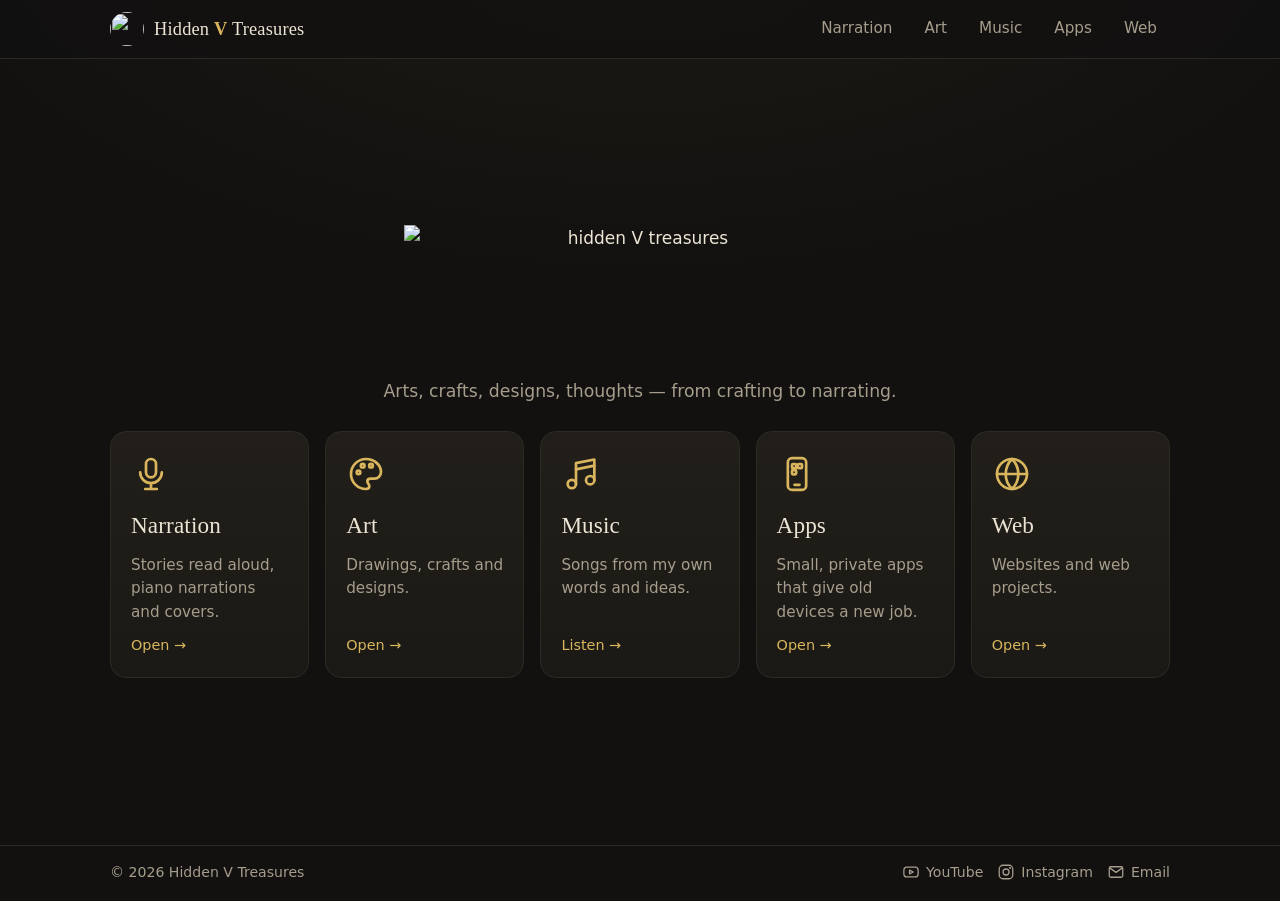
==== index.html @ a21757a8 "Website update" ====
<!doctype html>
<html lang="en">
<head>
<meta charset="utf-8">
<meta name="viewport" content="width=device-width, initial-scale=1">
<title>Hidden V Treasures</title>
<meta name="description" content="Arts, crafts, designs and thoughts — narration, art, apps and web by Hidden V.">
<meta name="theme-color" content="#121110">
<meta property="og:title" content="Hidden V Treasures">
<meta property="og:description" content="Arts, crafts, designs and thoughts — narration, art, apps and web by Hidden V.">
<meta property="og:image" content="https://hiddenvtreasures.com/assets/icon-512.png">
<link rel="icon" href="/assets/favicon-32.png" sizes="32x32">
<link rel="apple-touch-icon" href="/assets/icon-512.png">
<link rel="preload" href="/assets/lora.woff" as="font" type="font/woff" crossorigin>
<link rel="stylesheet" href="/assets/style.css">

</head>
<body>
<header class="site-head"><div class="wrap">
<a class="brand" href="/" aria-label="Hidden V Treasures – home"><img src="/assets/mark.svg" alt="" width="34" height="34"><span>Hidden <b>V</b> Treasures</span></a>
<nav class="nav" aria-label="Sections"><a href="/narration/">Narration</a><a href="/art/">Art</a><a href="/music/">Music</a><a href="/apps/">Apps</a><a href="/web/">Web</a></nav>
</div></header>
<main class="wrap">
<section class="home">
<div class="lead">
<img src="/assets/logo.svg" alt="hidden V treasures" width="560" height="169">
<p>Arts, crafts, designs, thoughts — from crafting to narrating.</p>
</div>
<div class="tiles">
<a class="tile" href="/narration/"><svg viewBox="0 0 24 24" aria-hidden="true"><rect x="9" y="3" width="6" height="11" rx="3"/><path d="M5.5 11a6.5 6.5 0 0 0 13 0M12 17.5V21M8.5 21h7"/></svg><h2>Narration</h2><p>Stories read aloud, piano narrations and covers.</p><span class="more">Open →</span></a>
<a class="tile" href="/art/"><svg viewBox="0 0 24 24" aria-hidden="true"><path d="M12 3a9 9 0 1 0 0 18c1.3 0 2-.8 2-1.8 0-1.3-1.2-1.6-1.2-2.7 0-1 .8-1.7 1.9-1.7H17a4 4 0 0 0 4-4C21 6.6 17 3 12 3z"/><circle cx="7.5" cy="11" r="1.1"/><circle cx="10" cy="7" r="1.1"/><circle cx="15" cy="7" r="1.1"/></svg><h2>Art</h2><p>Drawings, crafts and designs.</p><span class="more">Open →</span></a>
<a class="tile" href="/music/"><svg viewBox="0 0 24 24" aria-hidden="true"><path d="M9 18V5.5l11-2.2v12.4"/><circle cx="6.5" cy="18" r="2.5"/><circle cx="17.5" cy="15.7" r="2.5"/><path d="M9 9.2l11-2.2"/></svg><h2>Music</h2><p>Songs from my own words and ideas.</p><span class="more">Listen →</span></a>
<a class="tile" href="/apps/"><svg viewBox="0 0 24 24" aria-hidden="true"><rect x="6.5" y="2.5" width="11" height="19" rx="2.5"/><path d="M10.5 18.5h3"/><rect x="9" y="6" width="2.5" height="2.5" rx=".6"/><rect x="12.5" y="6" width="2.5" height="2.5" rx=".6"/><rect x="9" y="9.7" width="2.5" height="2.5" rx=".6"/></svg><h2>Apps</h2><p>Small, private apps that give old devices a new job.</p><span class="more">Open →</span></a>
<a class="tile" href="/web/"><svg viewBox="0 0 24 24" aria-hidden="true"><circle cx="12" cy="12" r="9"/><path d="M3 12h18M12 3c2.6 2.6 3.8 5.6 3.8 9S14.6 18.4 12 21M12 3C9.4 5.6 8.2 8.6 8.2 12s1.2 6.4 3.8 9"/></svg><h2>Web</h2><p>Websites and web projects.</p><span class="more">Open →</span></a>
</div>
</section>
</main>
<footer class="site-foot"><div class="wrap">
<span>© 2026 Hidden V Treasures</span>
<span class="social">
<a href="https://www.youtube.com/@Hidden_V_Treasures" target="_blank" rel="noopener"><svg viewBox="0 0 24 24" aria-hidden="true"><rect x="2.5" y="5.5" width="19" height="13" rx="4"/><path d="M10 9.5l5 2.5-5 2.5z"/></svg>YouTube</a>
<a href="https://www.instagram.com/hidden_v_treasures/" target="_blank" rel="noopener"><svg viewBox="0 0 24 24" aria-hidden="true"><rect x="3" y="3" width="18" height="18" rx="5"/><circle cx="12" cy="12" r="4"/><circle cx="17.3" cy="6.7" r=".6"/></svg>Instagram</a>
<a href="mailto:info@hiddenvtreasures.com"><svg viewBox="0 0 24 24" aria-hidden="true"><rect x="3" y="5" width="18" height="14" rx="2"/><path d="M3.5 6.5l8.5 6 8.5-6"/></svg>Email</a>
</span>
</div></footer>
</body>
</html>
---- assets/style.css ----
@font-face { font-family: "Lora"; src: url("/assets/lora.woff") format("woff"); font-weight: 400 700; font-display: swap; }

:root {
  --bg: #121110;
  --surface: #1b1915;
  --surface-2: #221f1a;
  --line: #2e2a23;
  --text: #ece4d4;
  --muted: #a69d8c;
  --gold: #d9b65e;
  --gold-deep: #a77d2a;
  --radius: 16px;
}
* { box-sizing: border-box; }
html { -webkit-text-size-adjust: 100%; }
body {
  margin: 0; min-height: 100vh; display: flex; flex-direction: column;
  background: radial-gradient(1200px 600px at 50% -10%, #1f1b14 0%, var(--bg) 60%) fixed, var(--bg);
  color: var(--text);
  font: 17px/1.55 system-ui, -apple-system, "Segoe UI", Roboto, "Noto Sans", sans-serif;
}
a { color: var(--gold); }
img { max-width: 100%; height: auto; display: block; }
h1, h2, h3 { font-family: "Lora", Georgia, serif; font-weight: 500; letter-spacing: .005em; }
.wrap { width: 100%; max-width: 1100px; margin: 0 auto; padding: 0 20px; }
main { flex: 1; }

/* header */
.site-head { border-bottom: 1px solid var(--line); background: rgba(18,17,16,.75); backdrop-filter: blur(6px); position: sticky; top: 0; z-index: 5; }
.site-head .wrap { display: flex; align-items: center; justify-content: space-between; gap: 16px; padding-top: 10px; padding-bottom: 10px; flex-wrap: wrap; }
.brand { display: inline-flex; align-items: center; gap: 10px; text-decoration: none; color: var(--text); font-family: "Lora", Georgia, serif; font-size: 1.15rem; letter-spacing: .01em; }
.brand img { width: 34px; height: 34px; border-radius: 50%; }
.brand b { color: var(--gold); font-weight: 600; }
.nav { display: flex; gap: 6px; flex-wrap: wrap; }
.nav a { color: var(--muted); text-decoration: none; padding: 6px 12px; border-radius: 999px; font-size: .95rem; border: 1px solid transparent; }
.nav a:hover { color: var(--text); border-color: var(--line); }
.nav a[aria-current="page"] { color: var(--bg); background: var(--gold); }

/* home: everything on one screen */
.home { min-height: calc(100vh - 58px - 56px); display: flex; flex-direction: column; justify-content: center; padding: 28px 0; }
.home .lead { text-align: center; margin: 0 auto 26px; max-width: 34em; }
.home .lead img { width: min(560px, 92%); margin: 0 auto 10px; }
.home .lead p { color: var(--muted); margin: 0; font-size: 1.08rem; }
.tiles { display: grid; grid-template-columns: repeat(4, 1fr); gap: 16px; }
.tile {
  display: flex; flex-direction: column; gap: 10px; text-decoration: none; color: var(--text);
  background: linear-gradient(180deg, var(--surface-2), var(--surface)); border: 1px solid var(--line);
  border-radius: var(--radius); padding: 22px 20px 20px; min-height: 190px; transition: border-color .2s, transform .2s;
}
.tile:hover { border-color: var(--gold-deep); transform: translateY(-2px); }
.tile svg { width: 40px; height: 40px; stroke: var(--gold); fill: none; stroke-width: 1.6; stroke-linecap: round; stroke-linejoin: round; }
.tile h2 { margin: 4px 0 0; font-size: 1.45rem; }
.tile p { margin: 0; color: var(--muted); font-size: .95rem; }
.tile .more { margin-top: auto; color: var(--gold); font-size: .9rem; }
@media (max-width: 860px) { .tiles { grid-template-columns: 1fr 1fr; } .tile { min-height: 150px; padding: 18px 16px; } }
@media (max-width: 520px) {
  .home { padding: 18px 0; } .home .lead { margin-bottom: 18px; } .home .lead p { font-size: .98rem; }
  .tiles { gap: 12px; } .tile { min-height: 0; gap: 6px; padding: 16px 14px; } .tile h2 { font-size: 1.2rem; } .tile p { font-size: .86rem; } .tile .more { display: none; }
  .site-head .wrap { gap: 8px; } .nav a { padding: 5px 10px; }
}

/* section pages */
.page-head { padding: 34px 0 18px; display: flex; align-items: end; justify-content: space-between; gap: 16px; flex-wrap: wrap; }
.page-head h1 { margin: 0; font-size: clamp(1.9rem, 4.5vw, 2.6rem); line-height: 1.15; }
.page-head p { margin: 6px 0 0; color: var(--muted); max-width: 36em; }
.chip { display: inline-flex; align-items: center; gap: 8px; text-decoration: none; color: var(--text); border: 1px solid var(--line); border-radius: 999px; padding: 7px 14px; font-size: .92rem; background: var(--surface); white-space: nowrap; }
.chip:hover { border-color: var(--gold-deep); }
.group-title { font-size: 1.15rem; margin: 18px 0 12px; color: var(--muted); font-family: inherit; font-weight: 600; letter-spacing: .04em; text-transform: uppercase; font-size: .8rem; }

/* video cards (YouTube loads only when you press play) */
.videos { display: grid; grid-template-columns: repeat(3, 1fr); gap: 16px; }
.videos.two { grid-template-columns: repeat(2, 1fr); }
@media (max-width: 860px) { .videos, .videos.two { grid-template-columns: 1fr 1fr; } }
@media (max-width: 520px) { .videos, .videos.two { grid-template-columns: 1fr; } }
.video { background: var(--surface); border: 1px solid var(--line); border-radius: var(--radius); overflow: hidden; }
.video .frame { position: relative; aspect-ratio: 16 / 9; background: #000; }
.video button { all: unset; cursor: pointer; position: absolute; inset: 0; display: block; }
.video button img { width: 100%; height: 100%; object-fit: cover; opacity: .9; transition: opacity .2s; }
.video button:hover img { opacity: 1; }
.video button::after { content: ""; position: absolute; left: 50%; top: 50%; width: 58px; height: 58px; margin: -29px 0 0 -29px; border-radius: 50%; background: rgba(18,17,16,.75) url("data:image/svg+xml,%3Csvg xmlns='http://www.w3.org/2000/svg' viewBox='0 0 24 24'%3E%3Cpath d='M9 7l9 5-9 5z' fill='%23d9b65e'/%3E%3C/svg%3E") center/26px no-repeat; border: 1px solid rgba(217,182,94,.6); }
.video button:focus-visible { outline: 2px solid var(--gold); outline-offset: -2px; }
.video iframe { position: absolute; inset: 0; width: 100%; height: 100%; border: 0; }
.video .meta { padding: 12px 14px 14px; }
.video h3 { margin: 0; font-size: 1.02rem; line-height: 1.35; }
.video p { margin: 4px 0 0; color: var(--muted); font-size: .88rem; }

/* generic cards (apps, web, art) */
.cards { display: grid; grid-template-columns: repeat(3, 1fr); gap: 16px; }
@media (max-width: 860px) { .cards { grid-template-columns: 1fr 1fr; } }
@media (max-width: 520px) { .cards { grid-template-columns: 1fr; } }
.card { display: flex; flex-direction: column; gap: 10px; background: var(--surface); border: 1px solid var(--line); border-radius: var(--radius); padding: 18px; text-decoration: none; color: var(--text); }
a.card:hover { border-color: var(--gold-deep); }
.card .top { display: flex; gap: 14px; align-items: center; }
.card .top img { width: 64px; height: 64px; border-radius: 16px; flex: none; }
.card h3 { margin: 0; font-size: 1.15rem; }
.card p { margin: 0; color: var(--muted); font-size: .94rem; }
.tag { align-self: flex-start; font-size: .75rem; font-weight: 600; color: var(--gold); border: 1px solid rgba(217,182,94,.4); padding: 2px 10px; border-radius: 999px; }
.card.soon { border-style: dashed; background: transparent; justify-content: center; align-items: flex-start; min-height: 150px; }
.card.soon svg { width: 34px; height: 34px; stroke: var(--gold-deep); fill: none; stroke-width: 1.5; stroke-linecap: round; stroke-linejoin: round; }

/* app page */
.app-head { display: flex; gap: 20px; align-items: center; padding: 34px 0 10px; }
.app-head img { width: 96px; height: 96px; border-radius: 22px; flex: none; }
.app-head h1 { margin: 0; font-size: clamp(1.7rem, 4.5vw, 2.3rem); line-height: 1.2; }
.app-head p { margin: 4px 0 8px; color: var(--muted); }
.app-grid { display: grid; grid-template-columns: 1.35fr 1fr; gap: 20px; align-items: start; margin-top: 14px; }
@media (max-width: 860px) { .app-grid { grid-template-columns: 1fr; } }
.shots { display: grid; grid-template-columns: 2.1fr 1fr; gap: 12px; }
.shots img { border-radius: 12px; border: 1px solid var(--line); }
.feat { display: grid; grid-template-columns: 1fr 1fr; gap: 12px; }
.feat div { background: var(--surface); border: 1px solid var(--line); border-radius: 12px; padding: 12px 14px; }
.feat h3 { margin: 0 0 4px; font-size: 1rem; }
.feat p { margin: 0; color: var(--muted); font-size: .9rem; }
.links { display: flex; gap: 10px; flex-wrap: wrap; margin-top: 14px; }

/* documents (privacy policy) */
.doc { max-width: 740px; padding: 30px 0 10px; }
.doc h1 { font-size: clamp(1.6rem, 4vw, 2.1rem); margin: 0 0 4px; line-height: 1.2; }
.doc h2 { font-size: 1.15rem; margin: 26px 0 6px; }
.doc .date { color: var(--muted); margin: 0 0 14px; }
.doc hr { border: 0; border-top: 1px solid var(--line); margin: 40px 0 30px; }

/* footer */
.site-foot { border-top: 1px solid var(--line); }
.site-foot .wrap { display: flex; justify-content: space-between; align-items: center; gap: 12px; flex-wrap: wrap; padding-top: 16px; padding-bottom: 18px; color: var(--muted); font-size: .88rem; }
.site-foot a { color: var(--muted); }
.social { display: flex; gap: 14px; }
.social a { display: inline-flex; align-items: center; gap: 6px; text-decoration: none; }
.social a:hover { color: var(--text); }
.social svg { width: 18px; height: 18px; fill: none; stroke: currentColor; stroke-width: 1.7; stroke-linecap: round; stroke-linejoin: round; }

/* tabs (narration) */
.tabs { display: flex; gap: 8px; margin: 4px 0 16px; flex-wrap: wrap; }
.tabs button { all: unset; cursor: pointer; padding: 8px 16px; border-radius: 999px; border: 1px solid var(--line); color: var(--muted); font-size: .95rem; background: var(--surface); }
.tabs button span { font-size: .8rem; opacity: .7; margin-left: 4px; }
.tabs button[aria-selected="true"] { color: var(--bg); background: var(--gold); border-color: var(--gold); }
.tabs button:focus-visible { outline: 2px solid var(--gold); outline-offset: 2px; }
[role="tabpanel"][hidden] { display: none; }
[role="tabpanel"] + [role="tabpanel"] { margin-top: 16px; }

/* art: hub tiles, galleries and the picture viewer */
.art-tiles { display: grid; grid-template-columns: repeat(3, 1fr); gap: 16px; padding-bottom: 28px; }
@media (max-width: 760px) { .art-tiles { grid-template-columns: 1fr; } }
.art-tile { display: flex; flex-direction: column; text-decoration: none; color: var(--text); background: var(--surface); border: 1px solid var(--line); border-radius: var(--radius); overflow: hidden; transition: border-color .2s, transform .2s; }
.art-tile:hover { border-color: var(--gold-deep); transform: translateY(-2px); }
.art-tile .pic { display: block; aspect-ratio: 4 / 3; background: #0d0c0b; overflow: hidden; }
.art-tile .pic.light { background: #f7f4ec; }
.art-tile .pic img { width: 100%; height: 100%; object-fit: cover; }
.art-tile .pic.light img { object-fit: contain; }
.art-tile .txt { display: flex; flex-direction: column; gap: 6px; padding: 16px 18px 18px; flex: 1; }
.art-tile h2 { margin: 0; font-size: 1.35rem; }
.art-tile p { margin: 0; color: var(--muted); font-size: .94rem; }
.art-tile .more { margin-top: auto; padding-top: 6px; color: var(--gold); font-size: .9rem; }
@media (max-width: 760px) { .art-tile { flex-direction: row; } .art-tile .pic { flex: 0 0 38%; aspect-ratio: 1; } }
.subnav { display: flex; gap: 8px; flex-wrap: wrap; margin: 0 0 6px; }
.subnav a { text-decoration: none; padding: 7px 15px; border-radius: 999px; border: 1px solid var(--line); color: var(--muted); font-size: .93rem; background: var(--surface); }
.subnav a:hover { color: var(--text); border-color: var(--gold-deep); }
.subnav a[aria-current="page"] { color: var(--bg); background: var(--gold); border-color: var(--gold); }
.group-title { margin-top: 26px; }
.group-note { margin: -6px 0 12px; color: var(--muted); font-size: .92rem; }
.gallery { columns: 3 250px; column-gap: 16px; padding-bottom: 12px; }
.gallery.wide { columns: 2 380px; }
.shot { display: block; break-inside: avoid; margin: 0 0 16px; text-decoration: none; color: var(--text); background: var(--surface); border: 1px solid var(--line); border-radius: 14px; overflow: hidden; transition: border-color .2s; }
.shot:hover, .shot:focus-visible { border-color: var(--gold-deep); outline: none; }
.shot:focus-visible { box-shadow: 0 0 0 2px var(--gold); }
.shot img { width: 100%; }
.shot span { display: block; padding: 9px 13px 11px; font-size: .92rem; color: var(--muted); }
.viewer { border: 0; padding: 0; margin: 0; width: 100vw; height: 100vh; max-width: none; max-height: none; background: rgba(10,9,8,.94); color: var(--text); }
.viewer::backdrop { background: rgba(10,9,8,.94); }
.viewer[open] { display: grid; grid-template-rows: 1fr auto; }
.viewer figure { margin: 0; min-height: 0; display: grid; place-items: center; padding: 16px 64px 6px; }
.viewer img { max-width: 100%; max-height: calc(100vh - 92px); width: auto; height: auto; border-radius: 8px; }
.viewer .cap { text-align: center; padding: 8px 16px 18px; color: var(--muted); font-size: .95rem; }
.viewer button { all: unset; cursor: pointer; position: absolute; width: 46px; height: 46px; display: grid; place-items: center; border-radius: 50%; background: rgba(34,31,26,.85); border: 1px solid var(--line); color: var(--text); font-size: 1.4rem; line-height: 1; }
.viewer button:hover, .viewer button:focus-visible { border-color: var(--gold); color: var(--gold); }
.viewer .x { top: 12px; right: 12px; } .viewer .prev { left: 10px; top: 50%; margin-top: -23px; } .viewer .next { right: 10px; top: 50%; margin-top: -23px; }
@media (max-width: 600px) { .viewer figure { padding: 60px 8px 6px; } .viewer .prev, .viewer .next { top: auto; bottom: 64px; } }

/* music: song cards, version buttons, player, lyrics */
.tiles { grid-template-columns: repeat(5, 1fr); }
@media (max-width: 1060px) { .tiles { grid-template-columns: repeat(3, 1fr); } }
@media (max-width: 860px) { .tiles { grid-template-columns: 1fr 1fr; } .tiles .tile:last-child:nth-child(odd) { grid-column: span 2; } }
.songs { display: grid; gap: 18px; margin: 8px 0 26px; }
.song { display: grid; grid-template-columns: 200px 1fr; gap: 20px; padding: 18px; background: var(--surface); border: 1px solid var(--line); border-radius: var(--radius); }
.song .cover { width: 200px; height: 200px; object-fit: cover; border-radius: 12px; display: block; }
.song h2 { margin: 2px 0 4px; font-size: 1.6rem; }
.song-line { margin: 0 0 12px; color: var(--muted); }
.takes { display: flex; flex-wrap: wrap; gap: 8px; margin: 10px 0 12px; }
.take { font: inherit; font-size: .92rem; color: var(--text); background: transparent; border: 1px solid var(--line); border-radius: 999px; padding: 6px 14px; cursor: pointer; }
.take span { color: var(--muted); margin-left: 4px; }
.take[aria-pressed="true"] { border-color: var(--gold); color: var(--gold); }
.take:hover { border-color: var(--gold); }
.song audio { width: 100%; max-width: 560px; display: block; color-scheme: dark; }
.lyrics { margin-top: 14px; }
.lyrics summary { cursor: pointer; color: var(--gold); }
.lyrics p { margin: 12px 0 0; line-height: 1.55; color: var(--text); }
.music-note { color: var(--muted); font-size: .9rem; margin: 0 0 30px; }
@media (max-width: 640px) { .song { grid-template-columns: 1fr; } .song .cover { width: 100%; height: auto; aspect-ratio: 1; } }
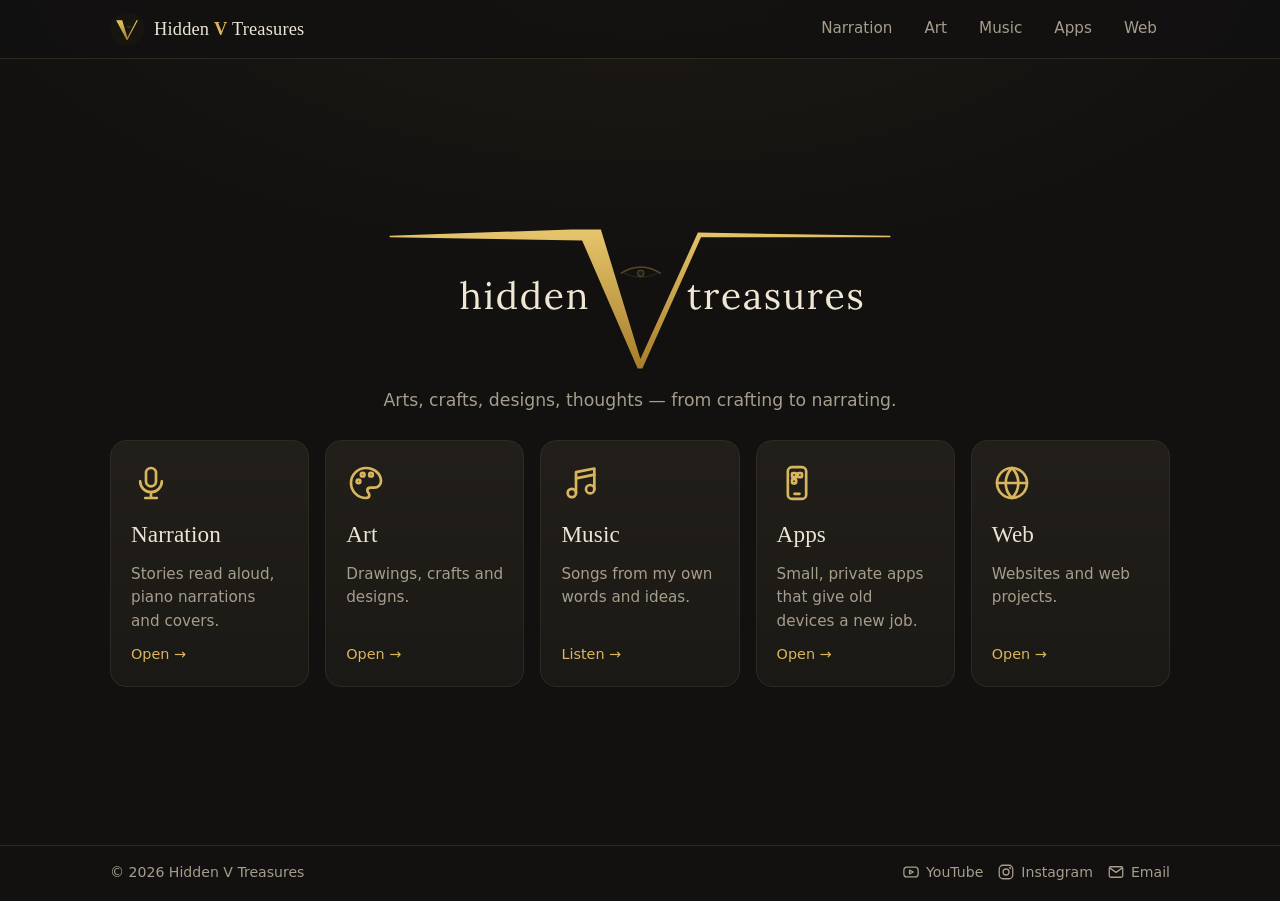
==== commit 398faa5d: "Website update" ====
--- a/index.html
+++ b/index.html
@@ -3,17 +3,28 @@
 <head>
 <meta charset="utf-8">
 <meta name="viewport" content="width=device-width, initial-scale=1">
-<title>Hidden V Treasures</title>
-<meta name="description" content="Arts, crafts, designs and thoughts — narration, art, apps and web by Hidden V.">
+<title>Hidden V Treasures – art, crafts, music and narration</title>
+<meta name="description" content="Hidden V Treasures (hiddenvtreasures): arts, crafts, drawings, songs, narration and small Android apps by Hidden V.">
 <meta name="theme-color" content="#121110">
 <meta property="og:title" content="Hidden V Treasures">
-<meta property="og:description" content="Arts, crafts, designs and thoughts — narration, art, apps and web by Hidden V.">
+<meta property="og:description" content="Hidden V Treasures (hiddenvtreasures): arts, crafts, drawings, songs, narration and small Android apps by Hidden V.">
 <meta property="og:image" content="https://hiddenvtreasures.com/assets/icon-512.png">
 <link rel="icon" href="/assets/favicon-32.png" sizes="32x32">
 <link rel="apple-touch-icon" href="/assets/icon-512.png">
 <link rel="preload" href="/assets/lora.woff" as="font" type="font/woff" crossorigin>
 <link rel="stylesheet" href="/assets/style.css">
 
+<meta name="google-site-verification" content="-_fGgBYb1eHvdnuX47D4x9qSU2j47TS6rTeQ0ilRR0g" />
+<link rel="canonical" href="https://hiddenvtreasures.com/">
+<meta property="og:url" content="https://hiddenvtreasures.com/">
+<meta property="og:site_name" content="Hidden V Treasures">
+<meta property="og:type" content="website">
+<script type="application/ld+json">
+{"@context":"https://schema.org","@graph":[
+{"@type":"WebSite","@id":"https://hiddenvtreasures.com/#website","url":"https://hiddenvtreasures.com/","name":"Hidden V Treasures","alternateName":["hiddenvtreasures","Hidden V"],"publisher":{"@id":"https://hiddenvtreasures.com/#brand"}},
+{"@type":"Organization","@id":"https://hiddenvtreasures.com/#brand","name":"Hidden V Treasures","alternateName":"hiddenvtreasures","url":"https://hiddenvtreasures.com/","logo":"https://hiddenvtreasures.com/assets/icon-512.png","email":"info@hiddenvtreasures.com","sameAs":["https://www.youtube.com/@Hidden_V_Treasures","https://www.instagram.com/hidden_v_treasures/"]}
+]}
+</script>
 </head>
 <body>
 <header class="site-head"><div class="wrap">
--- a/assets/style.css
+++ b/assets/style.css
@@ -196,3 +196,98 @@
 .lyrics p { margin: 12px 0 0; line-height: 1.55; color: var(--text); }
 .music-note { color: var(--muted); font-size: .9rem; margin: 0 0 30px; }
 @media (max-width: 640px) { .song { grid-template-columns: 1fr; } .song .cover { width: 100%; height: auto; aspect-ratio: 1; } }
+
+/* art: clean picture on screen, watermarked copy invisible on top (what "Save image" gets) */
+.pair { position: relative; display: block; }
+.pair img.wmcopy { position: absolute; inset: 0; width: 100%; height: 100%; opacity: 0; }
+.viewer .pair { display: inline-block; line-height: 0; }
+.viewer .pair img.clean { max-width: 100%; max-height: calc(100vh - 92px); width: auto; height: auto; border-radius: 8px; }
+.viewer .pair img.wmcopy { max-height: none; border-radius: 8px; }
+
+/* art map: a golden tree of every piece (Art page) */
+.am-page { overflow-x: hidden; }
+.am-main { position: relative; }
+.am-head { display: flex; flex-wrap: wrap; align-items: end; justify-content: space-between; gap: 10px 16px; padding-top: 18px; padding-bottom: 8px; }
+.am-head h1 { margin: 0; font-size: clamp(1.7rem, 4vw, 2.3rem); line-height: 1.15; }
+.am-head p { margin: 4px 0 0; color: var(--muted); max-width: 40em; font-size: .93rem; }
+.am-bar { display: flex; flex-wrap: wrap; gap: 8px; align-items: center; }
+.am-bar button { font: inherit; font-size: .88rem; color: var(--text); background: transparent; border: 1px solid var(--line); border-radius: 999px; padding: 6px 13px; cursor: pointer; }
+.am-bar button:hover { border-color: var(--gold-deep); }
+.am-bar button[aria-pressed="true"] { border-color: var(--gold); color: var(--gold); }
+.am-sep { width: 1px; height: 22px; background: var(--line); margin: 0 2px; }
+#am-map { display: block; width: 100%; height: 70vh; touch-action: none; cursor: grab; user-select: none; -webkit-user-select: none;
+  background: radial-gradient(ellipse 70% 60% at 50% 50%, #1a1712 0%, #121110 55%, #0b0a09 100%); }
+#am-map.am-panning { cursor: grabbing; }
+.am-edge { fill: url(#am-branch); opacity: .55; transition: opacity .25s; }
+.am-edge.am-hot { opacity: 1; fill: url(#am-branch-hot); }
+.am-star { fill: #e9dcc0; }
+.am-tw { animation: am-tw 4s ease-in-out infinite; }
+@keyframes am-tw { 0%, 100% { opacity: .15; } 50% { opacity: .7; } }
+.am-hub, .am-pic { cursor: pointer; }
+.am-gem { fill: #17150f; stroke: url(#am-gold); stroke-width: 1.6; }
+.am-hub text { fill: #d8c79c; font-family: "Lora", Georgia, serif; font-size: 17px; text-anchor: middle; pointer-events: none; }
+.am-grp text { font-family: inherit; font-size: 10.5px; fill: #9a8f78; letter-spacing: .05em; }
+.am-grp .am-gem { stroke-width: 1.2; }
+.am-hub:hover .am-gem { stroke-width: 2.4; }
+.am-halo { fill: url(#am-halo); }
+.am-pic .am-rim { fill: none; stroke: url(#am-gold); stroke-width: 3; }
+.am-pic .am-ring { fill: none; stroke: #0c0b0a; stroke-width: 1.2; }
+.am-pic .am-glow { fill: none; stroke: #d9b65e; stroke-width: 10; opacity: 0; filter: url(#am-blur); transition: opacity .2s; }
+.am-pic.am-hot .am-glow, .am-pic:focus-visible .am-glow { opacity: .55; }
+.am-pic.am-hot .am-rim { stroke-width: 3.6; }
+.am-pic:focus { outline: none; }
+.am-dim { opacity: .14; }
+#am-tip { position: fixed; pointer-events: none; background: rgba(18,17,16,.92); border: 1px solid var(--line); color: var(--text); padding: 6px 10px; border-radius: 8px; font-size: .9rem; opacity: 0; transition: opacity .15s; z-index: 5; }
+.am-overlay { position: fixed; inset: 0; background: rgba(10,9,8,.95); display: none; align-items: center; justify-content: center; flex-direction: column; z-index: 20; padding: 20px; }
+.am-overlay.open { display: flex; }
+.am-lock, .am-lock body { overflow: hidden; }
+.am-frame { display: inline-block; line-height: 0; }
+.am-frame img.clean { max-width: min(88vw, 1600px); max-height: 76vh; width: auto; height: auto; border-radius: 8px; }
+.am-ttl { margin-top: 14px; font-family: "Lora", Georgia, serif; font-size: 1.2rem; text-align: center; }
+.am-sub { color: var(--muted); font-size: .9rem; margin-top: 2px; text-align: center; }
+.am-close { position: absolute; top: 14px; right: 16px; background: transparent; border: 1px solid var(--line); color: var(--text); border-radius: 999px; padding: 6px 14px; font: inherit; cursor: pointer; }
+.am-vbtn { position: absolute; top: 50%; transform: translateY(-50%); background: rgba(18,17,16,.6); border: 1px solid var(--line); color: var(--text); width: 46px; height: 46px; border-radius: 50%; font-size: 24px; cursor: pointer; }
+.am-prev { left: 14px; } .am-next { right: 14px; }
+.am-close:hover, .am-vbtn:hover { border-color: var(--gold); color: var(--gold); }
+.am-listwrap { width: 100%; max-height: calc(100vh - 80px); overflow: auto; }
+@media (max-width: 600px) { .am-vbtn { top: auto; bottom: 18px; transform: none; } .am-head p { display: none; } }
+
+@media (max-width: 600px) {
+  .am-head { padding-top: 10px; padding-bottom: 6px; }
+  .am-bar { flex-wrap: nowrap; overflow-x: auto; width: 100%; scrollbar-width: none; gap: 6px; }
+  .am-bar::-webkit-scrollbar { display: none; }
+  .am-bar button { flex: none; padding: 5px 11px; }
+  #am-zin, #am-zout, #am-still, .am-sep { display: none; }
+  #am-list { order: -1; }
+}
+
+/* comic reader (Art › Comic) */
+.cr-page { overflow-x: hidden; }
+.cr-head { display: flex; flex-wrap: wrap; align-items: end; justify-content: space-between; gap: 8px 16px; padding-top: 14px; padding-bottom: 8px; }
+.cr-head h1 { margin: 0; font-size: clamp(1.5rem, 3.6vw, 2.1rem); line-height: 1.15; }
+.cr-credit { margin: 3px 0 0; color: var(--muted); font-size: .93rem; }
+.cr-bar { display: flex; gap: 10px; align-items: center; }
+.cr-chip { color: var(--text); text-decoration: none; border: 1px solid var(--line); border-radius: 999px; padding: 6px 13px; font-size: .88rem; }
+.cr-chip:hover { border-color: var(--gold); color: var(--gold); }
+.cr-count { color: var(--gold); font-variant-numeric: tabular-nums; min-width: 4.5em; text-align: right; }
+.cr-stage { position: relative; height: 70vh; display: flex; align-items: center; justify-content: center; user-select: none; -webkit-user-select: none;
+  background: radial-gradient(ellipse 70% 60% at 50% 50%, #1a1712 0%, #121110 60%, #0b0a09 100%); }
+.cr-book { position: relative; height: 100%; width: 100%; display: flex; align-items: center; justify-content: center; padding: 10px 64px; box-sizing: border-box; cursor: pointer; touch-action: pan-y; }
+.cr-pg { display: none; height: 100%; max-width: 100%; }
+.cr-pg.on { display: flex; align-items: center; }
+.cr-pg .pair { display: inline-block; line-height: 0; height: 100%; max-width: 100%; }
+.cr-pg .pair img.clean { height: 100%; width: auto; max-width: 100%; object-fit: contain; border-radius: 4px; box-shadow: 0 10px 40px rgba(0,0,0,.6); }
+.cr-pg.left .pair img.clean { border-radius: 4px 0 0 4px; }
+.cr-pg.right .pair img.clean { border-radius: 0 4px 4px 0; }
+.cr-pg.left { justify-content: flex-end; } .cr-pg.right { justify-content: flex-start; }
+.cr-pg.left, .cr-pg.right { max-width: 50%; }
+.cr-nav { position: absolute; top: 50%; transform: translateY(-50%); z-index: 2; background: rgba(18,17,16,.7); border: 1px solid var(--line); color: var(--text); width: 46px; height: 46px; border-radius: 50%; font-size: 24px; cursor: pointer; }
+.cr-nav:hover { border-color: var(--gold); color: var(--gold); }
+.cr-prev { left: 10px; } .cr-next { right: 10px; }
+.cr-hint { color: var(--muted); font-size: .82rem; margin: 6px auto 0; text-align: center; }
+@media (max-width: 600px) {
+  .cr-book { padding: 6px 4px; }
+  .cr-nav { top: auto; bottom: 8px; transform: none; width: 40px; height: 40px; }
+  .cr-head p { font-size: .85rem; }
+  .cr-hint { display: none; }
+}
